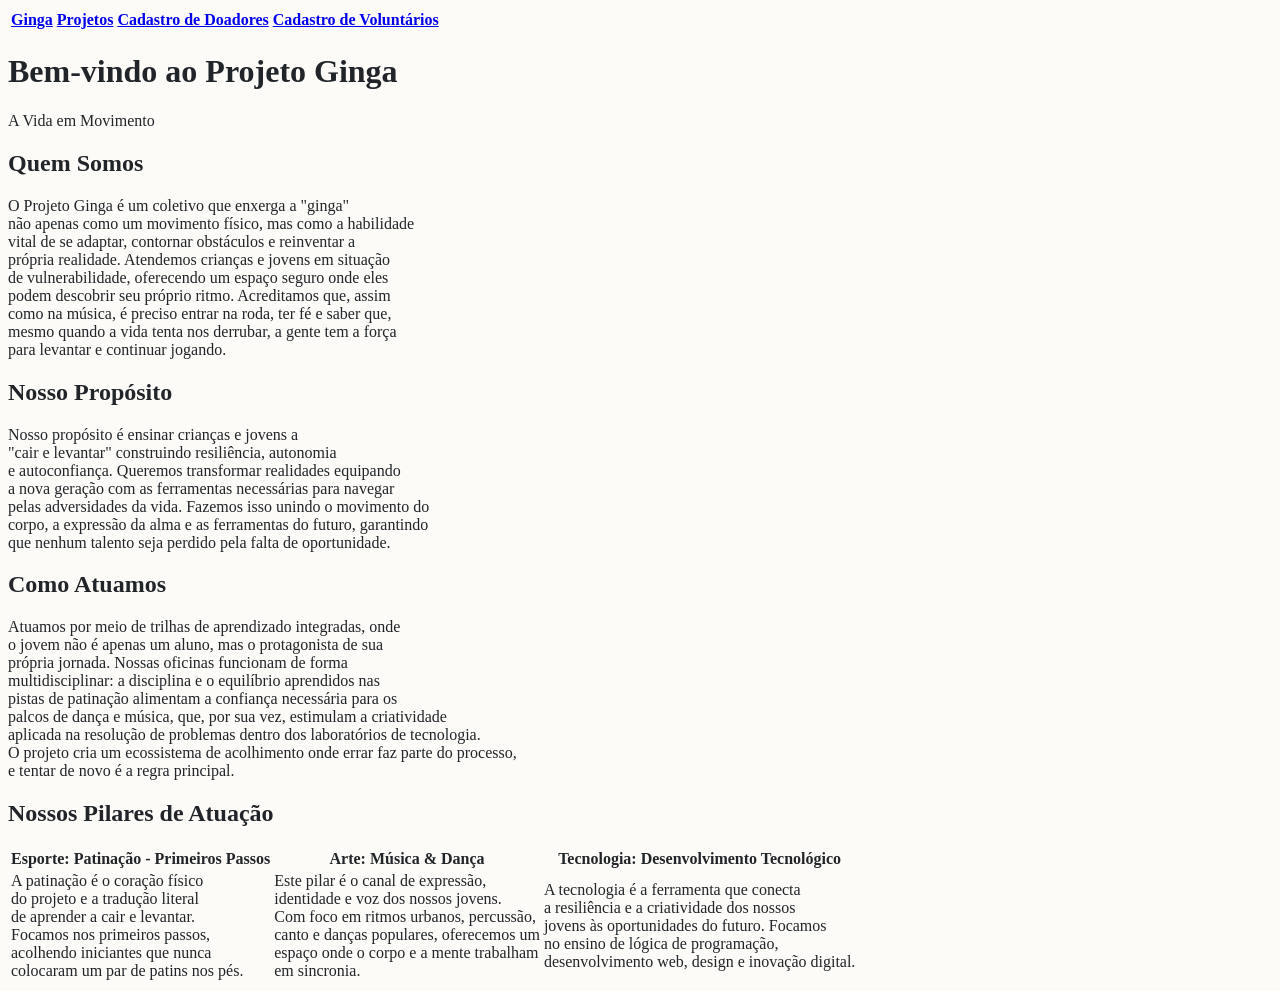
==== index.html @ 8717b5cb "Primeira versão: Site em HTML" ====
<!DOCTYPE html>
<html lang="pt-br">
    <head>
        <meta charset="UTF-8">
        <meta name="viewport" content="width=device-width, initial-scale=1.0">
        <title>Projeto Ginga</title>

        <style>
            body{
                background-color: #FDFBF7;
                color: #212529;
            }
        </style>

    </head>

    <body>
        <table>
            <tr>
                <th><a href="index.html">Ginga</a></th>
                <th><a href="projetos.html">Projetos</a></th>
                <th><a href="cadastroDoador.html">Cadastro de Doadores</a></th>
                <th><a href="cadastroVoluntario.html">Cadastro de Voluntários</a></th>
            </tr>
        </table>

        <h1>Bem-vindo ao Projeto Ginga</h1>
        <p>A Vida em Movimento</p>

        <h2>Quem Somos</h2>
        <p>
            O Projeto Ginga é um coletivo que enxerga a "ginga" <br>
            não apenas como um movimento físico, mas como a habilidade <br>
            vital de se adaptar, contornar obstáculos e reinventar a <br> 
            própria realidade. Atendemos crianças e jovens em situação <br>
            de vulnerabilidade, oferecendo um espaço seguro onde eles <br>
            podem descobrir seu próprio ritmo. Acreditamos que, assim <br>
            como na música, é preciso entrar na roda, ter fé e saber que, <br>
            mesmo quando a vida tenta nos derrubar, a gente tem a força <br>
            para levantar e continuar jogando.
        </p>

        <h2>Nosso Propósito</h2>
        <p>
            Nosso propósito é ensinar crianças e jovens a <br>
            "cair e levantar" construindo resiliência, autonomia <br>
            e autoconfiança. Queremos transformar realidades equipando <br>
            a nova geração com as ferramentas necessárias para navegar <br>
            pelas adversidades da vida. Fazemos isso unindo o movimento do <br>
            corpo, a expressão da alma e as ferramentas do futuro, garantindo <br>
            que nenhum talento seja perdido pela falta de oportunidade.
        </p>

        <h2>Como Atuamos</h2>
        <p>
            Atuamos por meio de trilhas de aprendizado integradas, onde <br>
            o jovem não é apenas um aluno, mas o protagonista de sua <br>
            própria jornada. Nossas oficinas funcionam de forma <br>
            multidisciplinar: a disciplina e o equilíbrio aprendidos nas <br>
            pistas de patinação alimentam a confiança necessária para os <br>
            palcos de dança e música, que, por sua vez, estimulam a criatividade <br>
            aplicada na resolução de problemas dentro dos laboratórios de tecnologia. <br>
            O projeto cria um ecossistema de acolhimento onde errar faz parte do processo, <br>
            e tentar de novo é a regra principal.
        </p>

        <h2>Nossos Pilares de Atuação</h2>
        <div class="">
            <table class="">
                <thead>
                    <tr>
                        <th>Esporte: Patinação - Primeiros Passos</th>
                        <th>Arte: Música & Dança</th>
                        <th>Tecnologia: Desenvolvimento Tecnológico</th>
                    </tr>
                </thead>

                <tbody>
                    <tr>
                        <td>
                            A patinação é o coração físico <br>
                            do projeto e a tradução literal <br>
                            de aprender a cair e levantar. <br>
                            Focamos nos primeiros passos, <br>
                            acolhendo iniciantes que nunca <br>
                            colocaram um par de patins nos pés.
                        </td>
                    
                        <td>
                            Este pilar é o canal de expressão, <br>
                            identidade e voz dos nossos jovens. <br>
                            Com foco em ritmos urbanos, percussão, <br>
                            canto e danças populares, oferecemos um <br>
                            espaço onde o corpo e a mente trabalham <br>
                            em sincronia.
                        </td>
                    
                        <td>
                            A tecnologia é a ferramenta que conecta <br>
                            a resiliência e a criatividade dos nossos <br>
                            jovens às oportunidades do futuro. Focamos <br>
                            no ensino de lógica de programação, <br>
                            desenvolvimento web, design e inovação digital.
                        </td>
                    </tr>
                </tbody>
            </table>
        </div>
    </body>

</html>
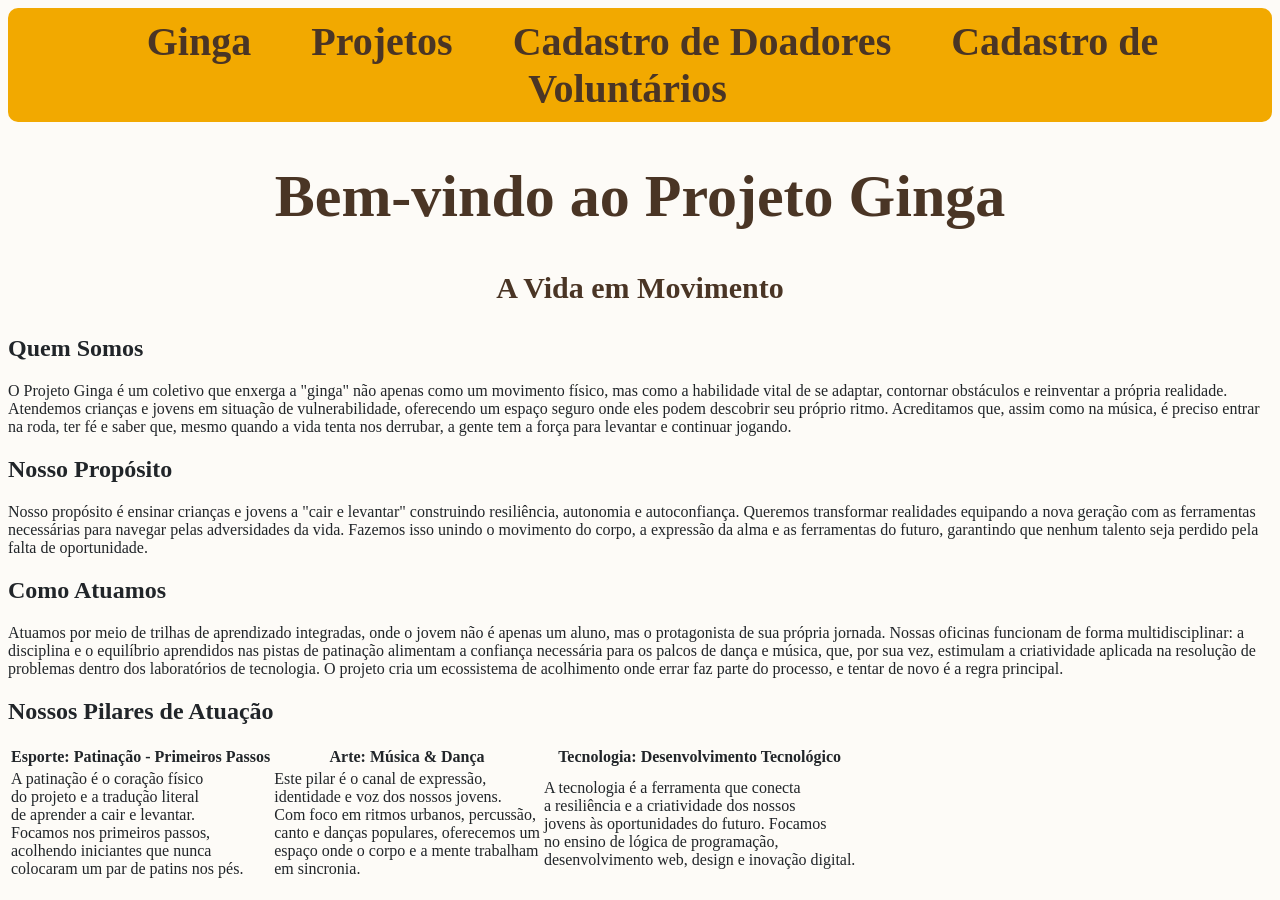
==== commit 1c516bac: "Começando a implantar CSS" ====
--- a/index.html
+++ b/index.html
@@ -5,64 +5,65 @@
         <meta name="viewport" content="width=device-width, initial-scale=1.0">
         <title>Projeto Ginga</title>
 
-        <style>
-            body{
-                background-color: #FDFBF7;
-                color: #212529;
-            }
-        </style>
+        <link rel="stylesheet" href="css/index.css">
 
     </head>
 
     <body>
-        <table>
-            <tr>
-                <th><a href="index.html">Ginga</a></th>
-                <th><a href="projetos.html">Projetos</a></th>
-                <th><a href="cadastroDoador.html">Cadastro de Doadores</a></th>
-                <th><a href="cadastroVoluntario.html">Cadastro de Voluntários</a></th>
-            </tr>
-        </table>
+        <div class="menu">
+            <a class="font-menu" href="index.html">Ginga</a>
+            <a class="font-menu" href="projetos.html">Projetos</a>
+            <a class="font-menu" href="cadastroDoador.html">Cadastro de Doadores</a>
+            <a class="font-menu" href="cadastroVoluntario.html">Cadastro de Voluntários</a>
+        </div>
 
-        <h1>Bem-vindo ao Projeto Ginga</h1>
-        <p>A Vida em Movimento</p>
+        <div class="tiulo">
+            <h1>Bem-vindo ao Projeto Ginga</h1>
+            <p>A Vida em Movimento</p>
+        </div>
 
-        <h2>Quem Somos</h2>
-        <p>
-            O Projeto Ginga é um coletivo que enxerga a "ginga" <br>
-            não apenas como um movimento físico, mas como a habilidade <br>
-            vital de se adaptar, contornar obstáculos e reinventar a <br> 
-            própria realidade. Atendemos crianças e jovens em situação <br>
-            de vulnerabilidade, oferecendo um espaço seguro onde eles <br>
-            podem descobrir seu próprio ritmo. Acreditamos que, assim <br>
-            como na música, é preciso entrar na roda, ter fé e saber que, <br>
-            mesmo quando a vida tenta nos derrubar, a gente tem a força <br>
-            para levantar e continuar jogando.
-        </p>
+        <div>
+            <h2>Quem Somos</h2>
+            <p>
+                O Projeto Ginga é um coletivo que enxerga a "ginga"
+                não apenas como um movimento físico, mas como a habilidade 
+                vital de se adaptar, contornar obstáculos e reinventar a 
+                própria realidade. Atendemos crianças e jovens em situação 
+                de vulnerabilidade, oferecendo um espaço seguro onde eles 
+                podem descobrir seu próprio ritmo. Acreditamos que, assim 
+                como na música, é preciso entrar na roda, ter fé e saber que, 
+                mesmo quando a vida tenta nos derrubar, a gente tem a força 
+                para levantar e continuar jogando.
+            </p>
+        </div>
 
-        <h2>Nosso Propósito</h2>
-        <p>
-            Nosso propósito é ensinar crianças e jovens a <br>
-            "cair e levantar" construindo resiliência, autonomia <br>
-            e autoconfiança. Queremos transformar realidades equipando <br>
-            a nova geração com as ferramentas necessárias para navegar <br>
-            pelas adversidades da vida. Fazemos isso unindo o movimento do <br>
-            corpo, a expressão da alma e as ferramentas do futuro, garantindo <br>
-            que nenhum talento seja perdido pela falta de oportunidade.
-        </p>
+        <div>
+            <h2>Nosso Propósito</h2>
+            <p>
+                Nosso propósito é ensinar crianças e jovens a 
+                "cair e levantar" construindo resiliência, autonomia 
+                e autoconfiança. Queremos transformar realidades equipando 
+                a nova geração com as ferramentas necessárias para navegar 
+                pelas adversidades da vida. Fazemos isso unindo o movimento do 
+                corpo, a expressão da alma e as ferramentas do futuro, garantindo 
+                que nenhum talento seja perdido pela falta de oportunidade.
+            </p>
+        </div>
 
-        <h2>Como Atuamos</h2>
-        <p>
-            Atuamos por meio de trilhas de aprendizado integradas, onde <br>
-            o jovem não é apenas um aluno, mas o protagonista de sua <br>
-            própria jornada. Nossas oficinas funcionam de forma <br>
-            multidisciplinar: a disciplina e o equilíbrio aprendidos nas <br>
-            pistas de patinação alimentam a confiança necessária para os <br>
-            palcos de dança e música, que, por sua vez, estimulam a criatividade <br>
-            aplicada na resolução de problemas dentro dos laboratórios de tecnologia. <br>
-            O projeto cria um ecossistema de acolhimento onde errar faz parte do processo, <br>
-            e tentar de novo é a regra principal.
-        </p>
+        <div>
+            <h2>Como Atuamos</h2>
+            <p>
+                Atuamos por meio de trilhas de aprendizado integradas, onde 
+                o jovem não é apenas um aluno, mas o protagonista de sua 
+                própria jornada. Nossas oficinas funcionam de forma 
+                multidisciplinar: a disciplina e o equilíbrio aprendidos nas 
+                pistas de patinação alimentam a confiança necessária para os 
+                palcos de dança e música, que, por sua vez, estimulam a criatividade 
+                aplicada na resolução de problemas dentro dos laboratórios de tecnologia. 
+                O projeto cria um ecossistema de acolhimento onde errar faz parte do processo, 
+                e tentar de novo é a regra principal.
+            </p>
+        </div>
 
         <h2>Nossos Pilares de Atuação</h2>
         <div class="">
--- a/css/index.css
+++ b/css/index.css
@@ -0,0 +1,33 @@
+body{
+    background-color: #FDFBF7;
+    color: #212529;
+}
+
+.menu{
+    background-color: #F2A900;
+    padding: 10px;
+    text-align: center;
+    font-size: 40px;
+    border-radius: 10px;
+}
+
+.font-menu{
+    color: #4A3525;
+    text-decoration: none;
+    margin: 0 25px;
+    font-weight: bold;
+}
+
+.font-menu:hover {
+    background-color: #9b6d01;
+    padding: 8px 25px;
+    border-radius: 5px;
+}
+
+.tiulo{
+    color: #4A3525 ;
+    text-align: center;
+    font-size: 30px;
+    font-weight: bold;
+    margin-top: 20px;
+}
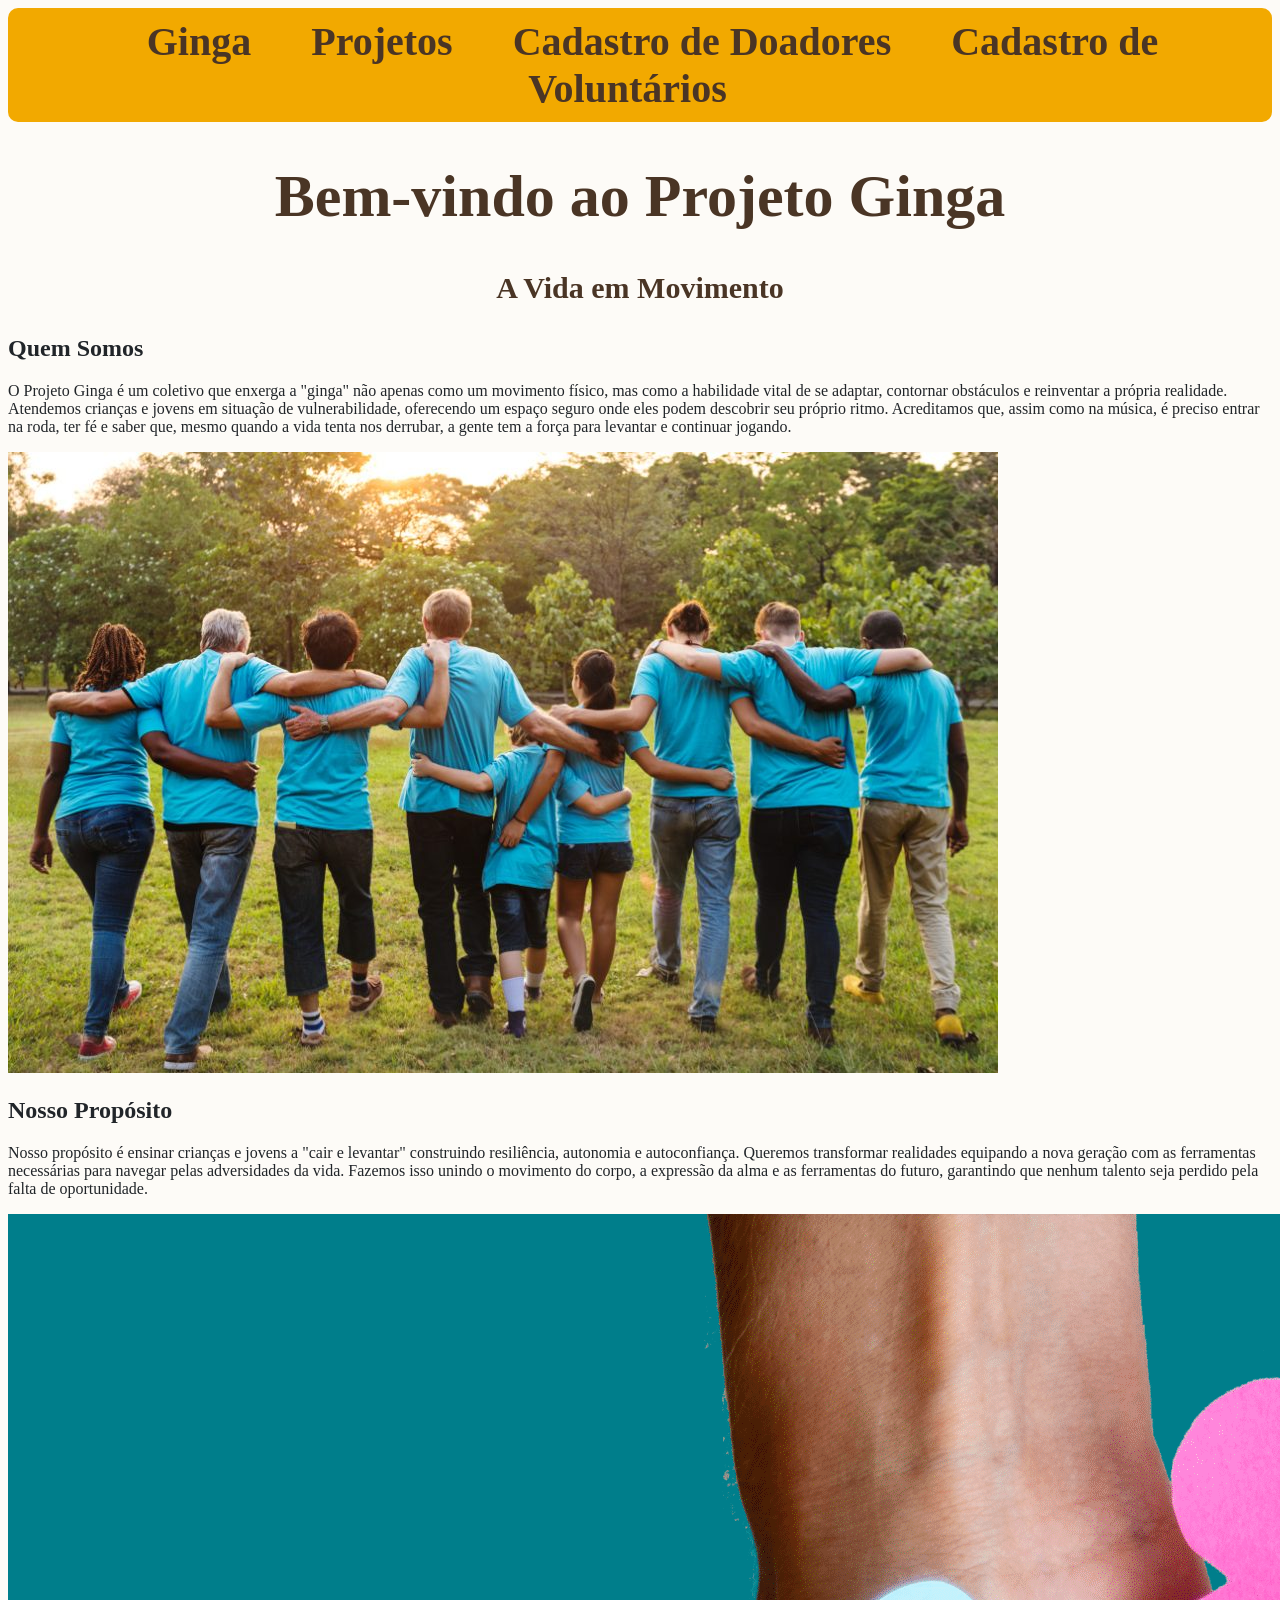
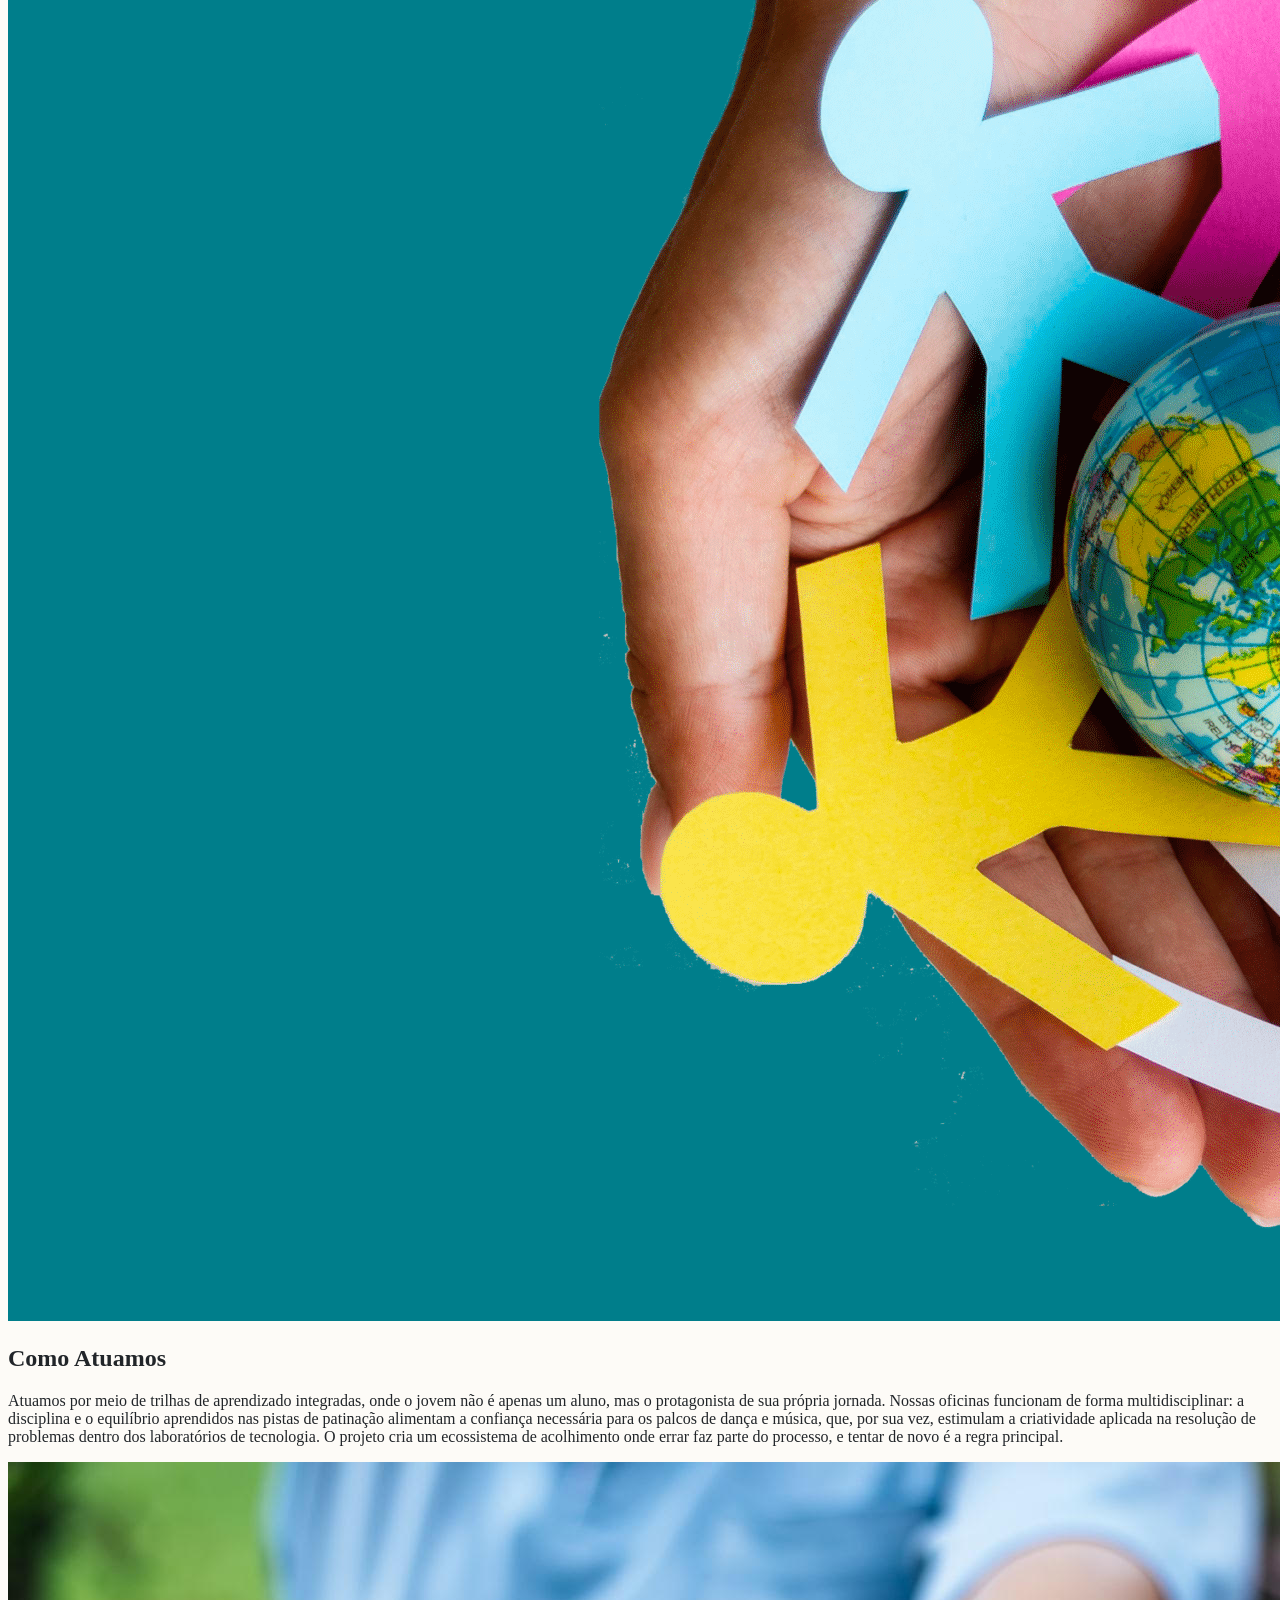
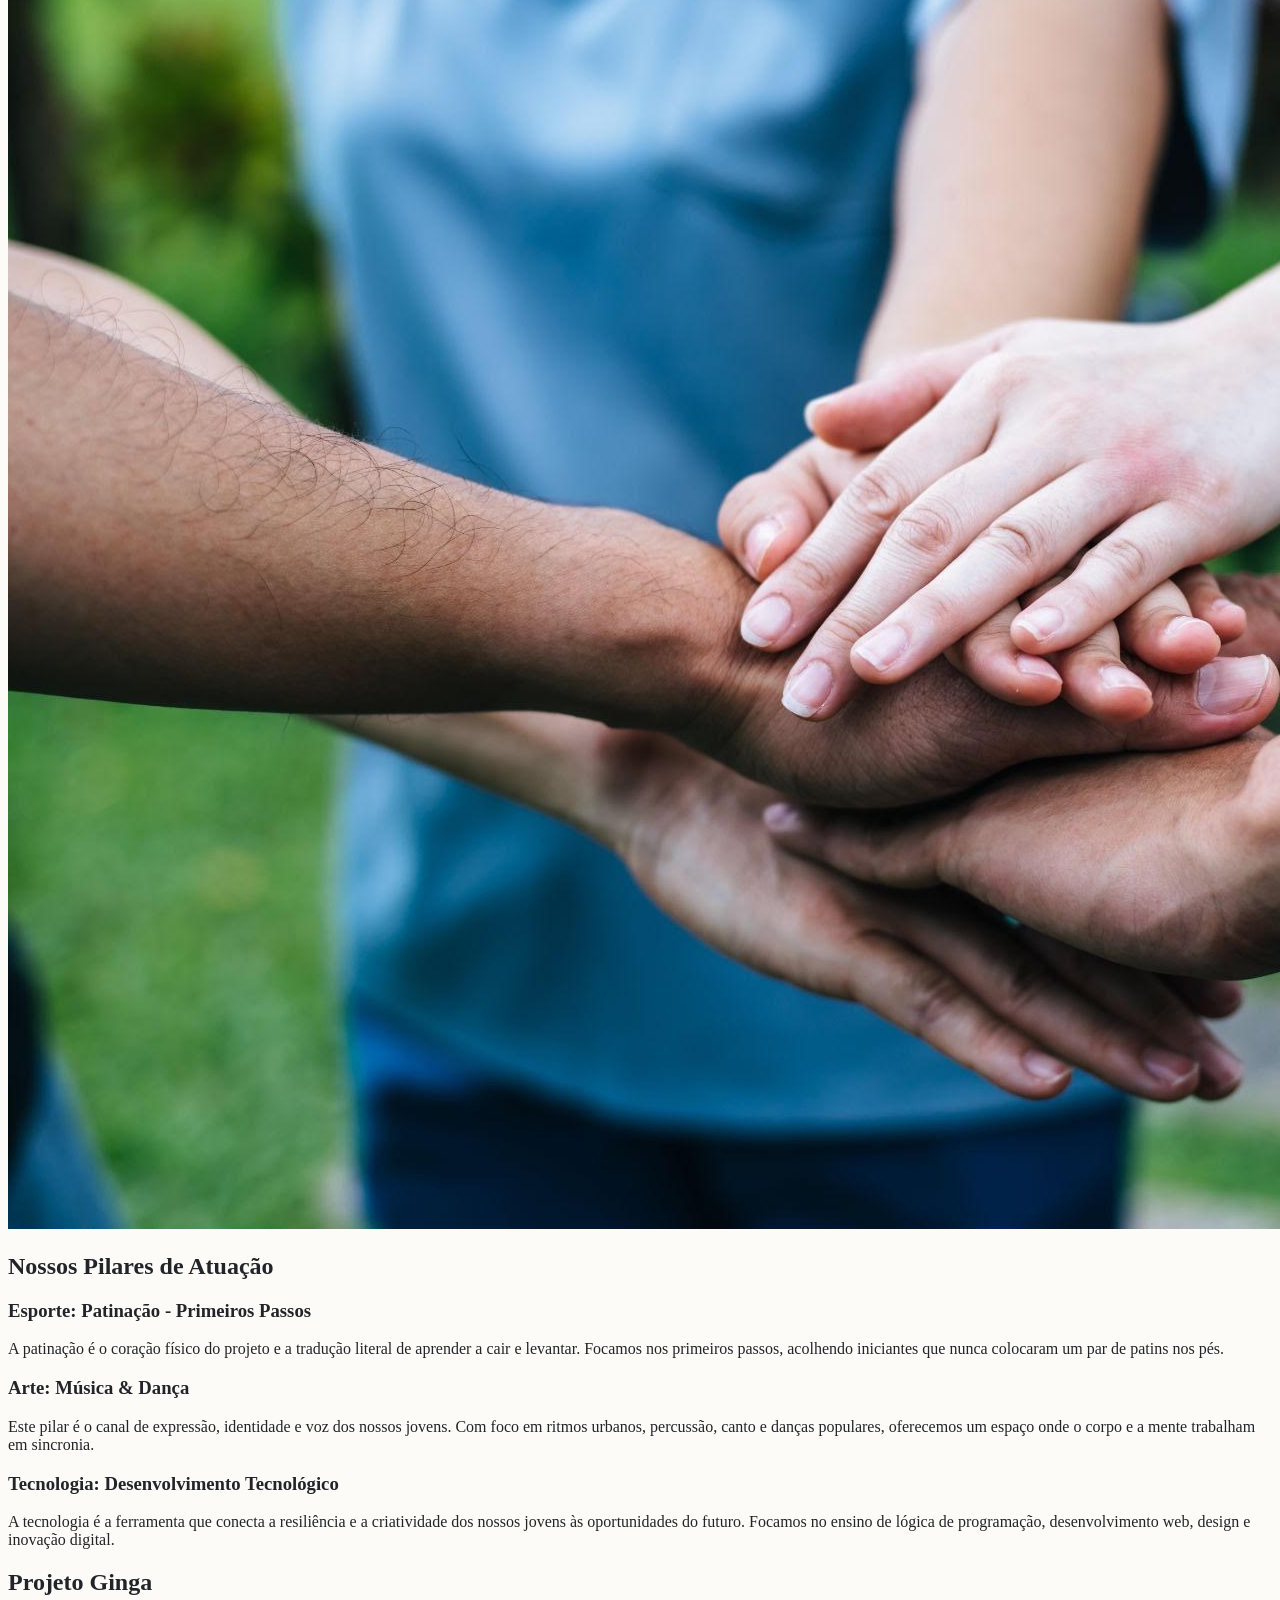
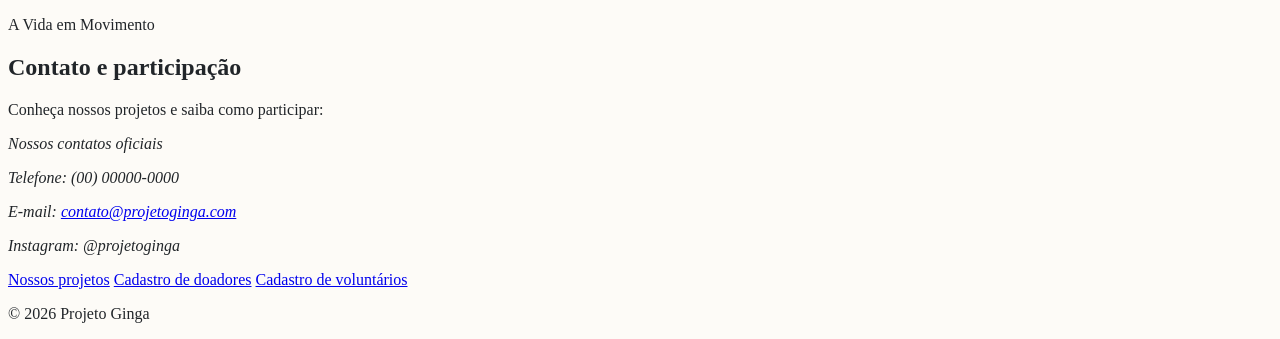
==== commit 4ebaf1f7: "Atulazado do CSS das página e corrigido a disposição de alguns elementos" ====
--- a/index.html
+++ b/index.html
@@ -22,91 +22,108 @@
             <p>A Vida em Movimento</p>
         </div>
 
-        <div>
-            <h2>Quem Somos</h2>
-            <p>
-                O Projeto Ginga é um coletivo que enxerga a "ginga"
-                não apenas como um movimento físico, mas como a habilidade 
-                vital de se adaptar, contornar obstáculos e reinventar a 
-                própria realidade. Atendemos crianças e jovens em situação 
-                de vulnerabilidade, oferecendo um espaço seguro onde eles 
-                podem descobrir seu próprio ritmo. Acreditamos que, assim 
-                como na música, é preciso entrar na roda, ter fé e saber que, 
-                mesmo quando a vida tenta nos derrubar, a gente tem a força 
-                para levantar e continuar jogando.
-            </p>
-        </div>
+        <section class="QuemSomos">
+            <div class="texto-secao">
+                <h2>Quem Somos</h2>
+                <p>
+                    O Projeto Ginga é um coletivo que enxerga a "ginga"
+                    não apenas como um movimento físico, mas como a habilidade
+                    vital de se adaptar, contornar obstáculos e reinventar a
+                    própria realidade. Atendemos crianças e jovens em situação
+                    de vulnerabilidade, oferecendo um espaço seguro onde eles
+                    podem descobrir seu próprio ritmo. Acreditamos que, assim
+                    como na música, é preciso entrar na roda, ter fé e saber que,
+                    mesmo quando a vida tenta nos derrubar, a gente tem a força
+                    para levantar e continuar jogando.
+                </p>
+            </div>
+            <div class="imagem-secao">
+                <img src="img/quemsomos1.jpg" alt="Jovens participando das atividades do Projeto Ginga">
+            </div>
+        </section>
 
-        <div>
-            <h2>Nosso Propósito</h2>
-            <p>
-                Nosso propósito é ensinar crianças e jovens a 
-                "cair e levantar" construindo resiliência, autonomia 
-                e autoconfiança. Queremos transformar realidades equipando 
-                a nova geração com as ferramentas necessárias para navegar 
-                pelas adversidades da vida. Fazemos isso unindo o movimento do 
-                corpo, a expressão da alma e as ferramentas do futuro, garantindo 
-                que nenhum talento seja perdido pela falta de oportunidade.
-            </p>
-        </div>
+        <section class="NossoProposito">
+            <div class="texto-secao">
+                <h2>Nosso Propósito</h2>
+                <p>
+                    Nosso propósito é ensinar crianças e jovens a
+                    "cair e levantar" construindo resiliência, autonomia
+                    e autoconfiança. Queremos transformar realidades equipando
+                    a nova geração com as ferramentas necessárias para navegar
+                    pelas adversidades da vida. Fazemos isso unindo o movimento do
+                    corpo, a expressão da alma e as ferramentas do futuro, garantindo
+                    que nenhum talento seja perdido pela falta de oportunidade.
+                </p>
+            </div>
+            <div class="imagem-secao">
+                <img src="img/nossoproposito1.png" alt="Representação do propósito do Projeto Ginga">
+            </div>
+        </section>
 
-        <div>
-            <h2>Como Atuamos</h2>
-            <p>
-                Atuamos por meio de trilhas de aprendizado integradas, onde 
-                o jovem não é apenas um aluno, mas o protagonista de sua 
-                própria jornada. Nossas oficinas funcionam de forma 
-                multidisciplinar: a disciplina e o equilíbrio aprendidos nas 
-                pistas de patinação alimentam a confiança necessária para os 
-                palcos de dança e música, que, por sua vez, estimulam a criatividade 
-                aplicada na resolução de problemas dentro dos laboratórios de tecnologia. 
-                O projeto cria um ecossistema de acolhimento onde errar faz parte do processo, 
-                e tentar de novo é a regra principal.
-            </p>
-        </div>
+        <section class="ComoAtuamos">
+            <div class="texto-secao">
+                <h2>Como Atuamos</h2>
+                <p>
+                    Atuamos por meio de trilhas de aprendizado integradas, onde
+                    o jovem não é apenas um aluno, mas o protagonista de sua
+                    própria jornada. Nossas oficinas funcionam de forma
+                    multidisciplinar: a disciplina e o equilíbrio aprendidos nas
+                    pistas de patinação alimentam a confiança necessária para os
+                    palcos de dança e música, que, por sua vez, estimulam a criatividade
+                    aplicada na resolução de problemas dentro dos laboratórios de tecnologia.
+                    O projeto cria um ecossistema de acolhimento onde errar faz parte do processo,
+                    e tentar de novo é a regra principal.
+                </p>
+            </div>
+            <div class="imagem-secao">
+                <img src="img/comoatuamos1.jpg" alt="Jovens em uma atividade coletiva do Projeto Ginga">
+            </div>
+        </section>
 
-        <h2>Nossos Pilares de Atuação</h2>
-        <div class="">
-            <table class="">
-                <thead>
-                    <tr>
-                        <th>Esporte: Patinação - Primeiros Passos</th>
-                        <th>Arte: Música & Dança</th>
-                        <th>Tecnologia: Desenvolvimento Tecnológico</th>
-                    </tr>
-                </thead>
+        <section class="pilares">
+            <h2>Nossos Pilares de Atuação</h2>
+            <div class="lista-pilares">
+                <article class="pilar-esporte">
+                    <h3>Esporte: Patinação - Primeiros Passos</h3>
+                    <p>A patinação é o coração físico do projeto e a tradução literal de aprender a cair e levantar. Focamos nos primeiros passos, acolhendo iniciantes que nunca colocaram um par de patins nos pés.</p>
+                </article>
 
-                <tbody>
-                    <tr>
-                        <td>
-                            A patinação é o coração físico <br>
-                            do projeto e a tradução literal <br>
-                            de aprender a cair e levantar. <br>
-                            Focamos nos primeiros passos, <br>
-                            acolhendo iniciantes que nunca <br>
-                            colocaram um par de patins nos pés.
-                        </td>
-                    
-                        <td>
-                            Este pilar é o canal de expressão, <br>
-                            identidade e voz dos nossos jovens. <br>
-                            Com foco em ritmos urbanos, percussão, <br>
-                            canto e danças populares, oferecemos um <br>
-                            espaço onde o corpo e a mente trabalham <br>
-                            em sincronia.
-                        </td>
-                    
-                        <td>
-                            A tecnologia é a ferramenta que conecta <br>
-                            a resiliência e a criatividade dos nossos <br>
-                            jovens às oportunidades do futuro. Focamos <br>
-                            no ensino de lógica de programação, <br>
-                            desenvolvimento web, design e inovação digital.
-                        </td>
-                    </tr>
-                </tbody>
-            </table>
-        </div>
+                <article class="pilar-arte">
+                    <h3>Arte: Música &amp; Dança</h3>
+                    <p>Este pilar é o canal de expressão, identidade e voz dos nossos jovens. Com foco em ritmos urbanos, percussão, canto e danças populares, oferecemos um espaço onde o corpo e a mente trabalham em sincronia.</p>
+                </article>
+
+                <article class="pilar-tecnologia">
+                    <h3>Tecnologia: Desenvolvimento Tecnológico</h3>
+                    <p>A tecnologia é a ferramenta que conecta a resiliência e a criatividade dos nossos jovens às oportunidades do futuro. Focamos no ensino de lógica de programação, desenvolvimento web, design e inovação digital.</p>
+                </article>
+            </div>
+        </section>
+
+        <footer class="rodape">
+            <div class="rodape-conteudo">
+                <div class="rodape-identidade">
+                    <h2>Projeto Ginga</h2>
+                    <p>A Vida em Movimento</p>
+                </div>
+                <div class="rodape-contato">
+                    <h2>Contato e participação</h2>
+                    <p>Conheça nossos projetos e saiba como participar:</p>
+                    <address class="rodape-dados">
+                        <p>Nossos contatos oficiais</p>
+                        <p>Telefone: (00) 00000-0000</p>
+                        <p>E-mail: <a href="mailto:contato@projetoginga.com">contato@projetoginga.com</a></p>
+                        <p>Instagram: @projetoginga</p>
+                    </address>
+                    <nav class="rodape-links" aria-label="Links de contato e participação">
+                        <a href="projetos.html">Nossos projetos</a>
+                        <a href="cadastroDoador.html">Cadastro de doadores</a>
+                        <a href="cadastroVoluntario.html">Cadastro de voluntários</a>
+                    </nav>
+                </div>
+                <p class="rodape-creditos">&copy; 2026 Projeto Ginga</p>
+            </div>
+        </footer>
     </body>
 
 </html>
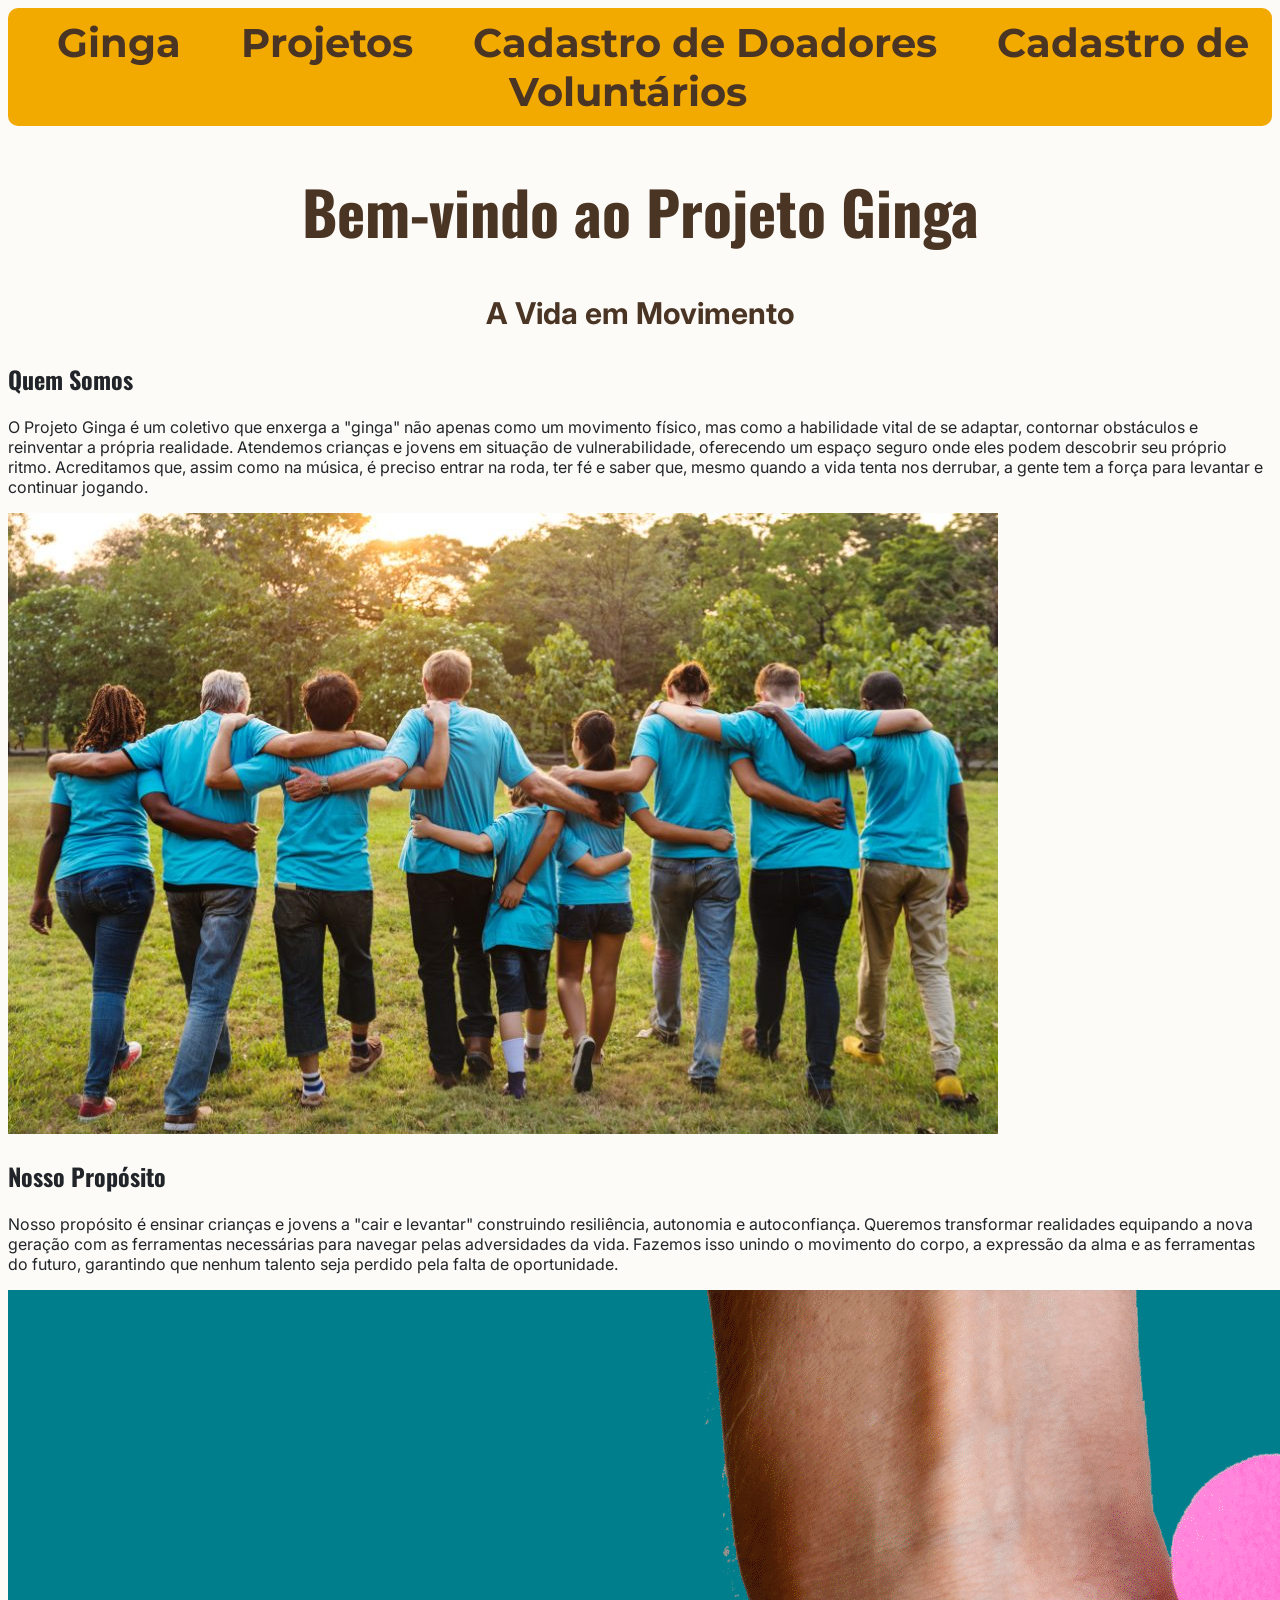
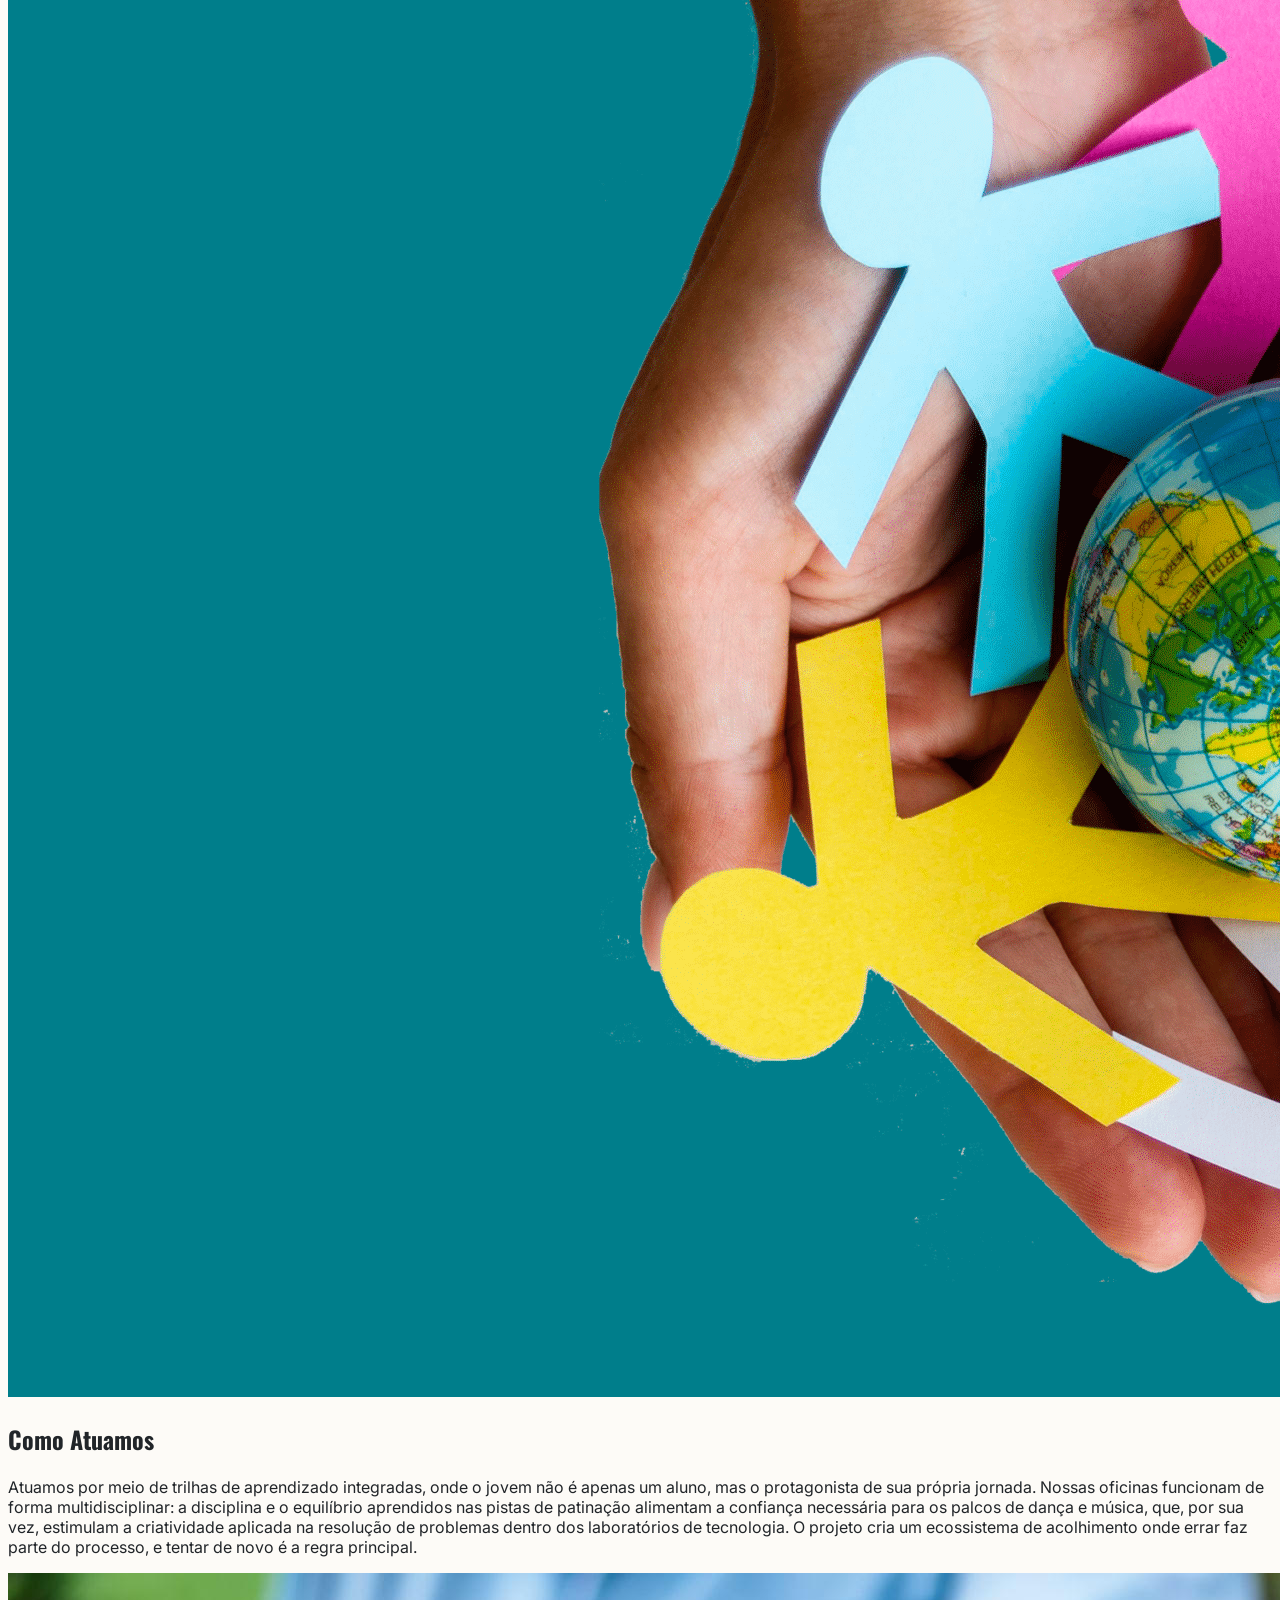
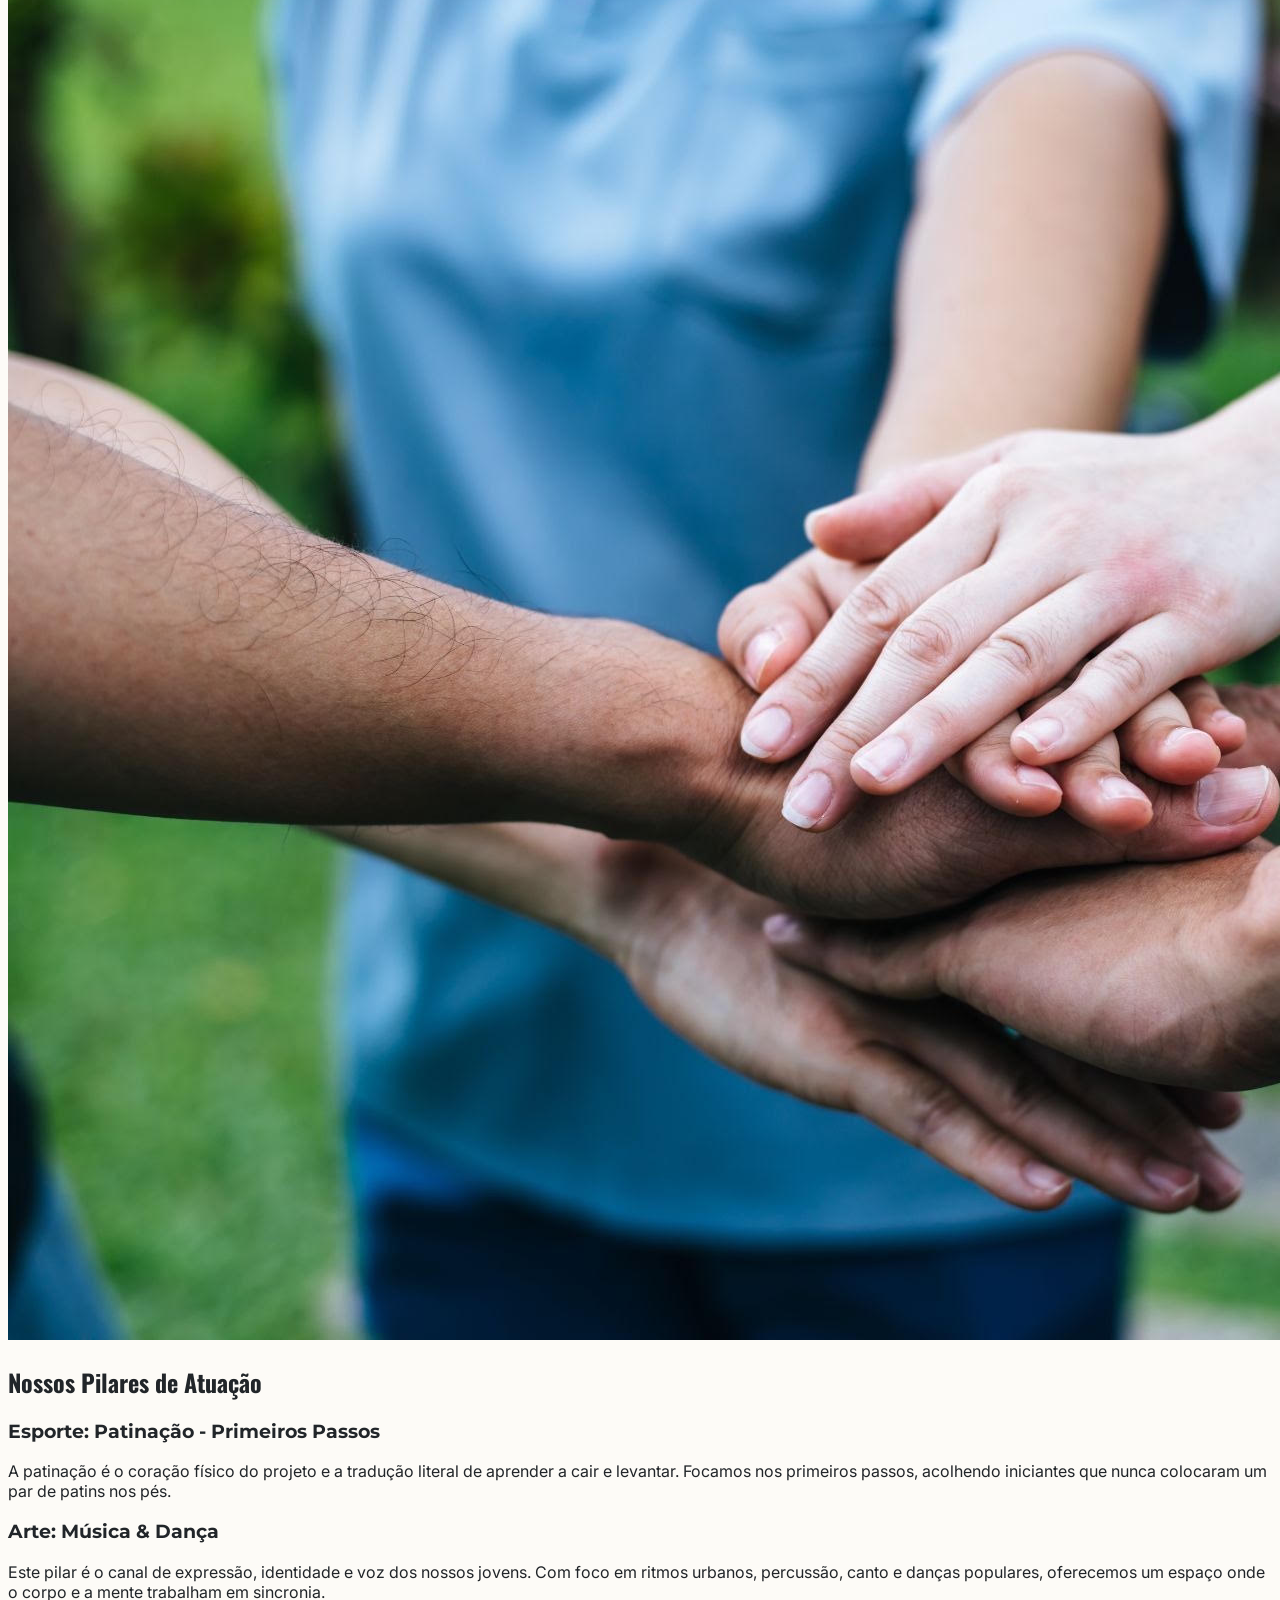
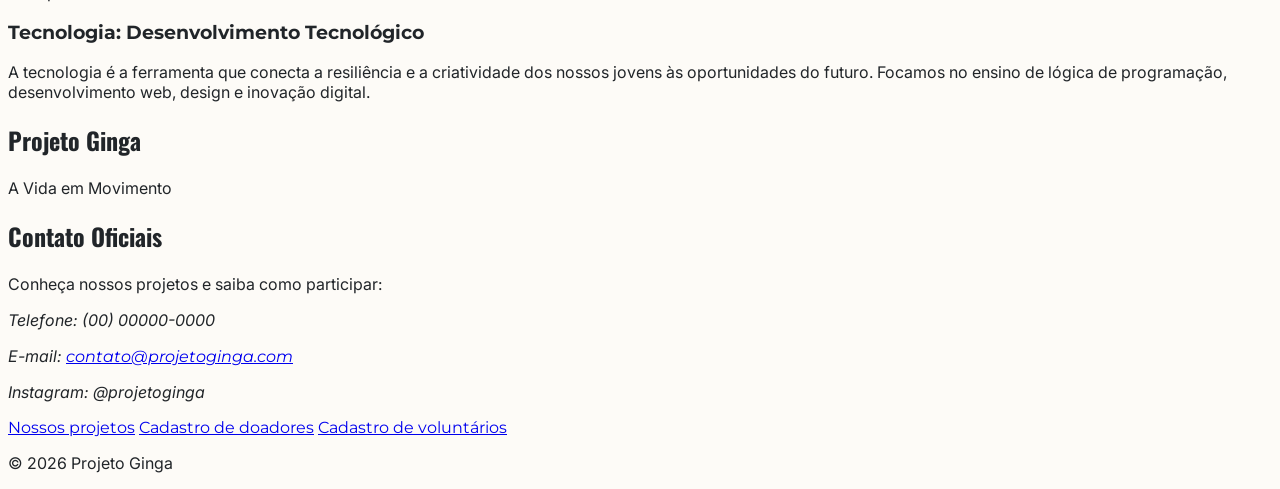
==== commit cbaa0ae4: "Atualização de Fontes de texto e CSS" ====
--- a/index.html
+++ b/index.html
@@ -5,6 +5,10 @@
         <meta name="viewport" content="width=device-width, initial-scale=1.0">
         <title>Projeto Ginga</title>
 
+        <link rel="preconnect" href="https://fonts.googleapis.com">
+        <link rel="preconnect" href="https://fonts.gstatic.com" crossorigin>
+        <link href="https://fonts.googleapis.com/css2?family=Inter:wght@400;500;600;700&amp;family=Montserrat:wght@400;500;600;700&amp;family=Oswald:wght@400;500;600;700&amp;display=swap" rel="stylesheet">
+        <link rel="stylesheet" href="css/tipografia.css">
         <link rel="stylesheet" href="css/index.css">
 
     </head>
@@ -107,10 +111,9 @@
                     <p>A Vida em Movimento</p>
                 </div>
                 <div class="rodape-contato">
-                    <h2>Contato e participação</h2>
+                    <h2>Contato Oficiais</h2>
                     <p>Conheça nossos projetos e saiba como participar:</p>
                     <address class="rodape-dados">
-                        <p>Nossos contatos oficiais</p>
                         <p>Telefone: (00) 00000-0000</p>
                         <p>E-mail: <a href="mailto:contato@projetoginga.com">contato@projetoginga.com</a></p>
                         <p>Instagram: @projetoginga</p>
--- a/css/tipografia.css
+++ b/css/tipografia.css
@@ -0,0 +1,14 @@
+h1,
+h2 {
+    font-family: 'Oswald', sans-serif;
+}
+
+h3,
+a,
+label {
+    font-family: 'Montserrat', sans-serif;
+}
+
+p {
+    font-family: 'Inter', sans-serif;
+}
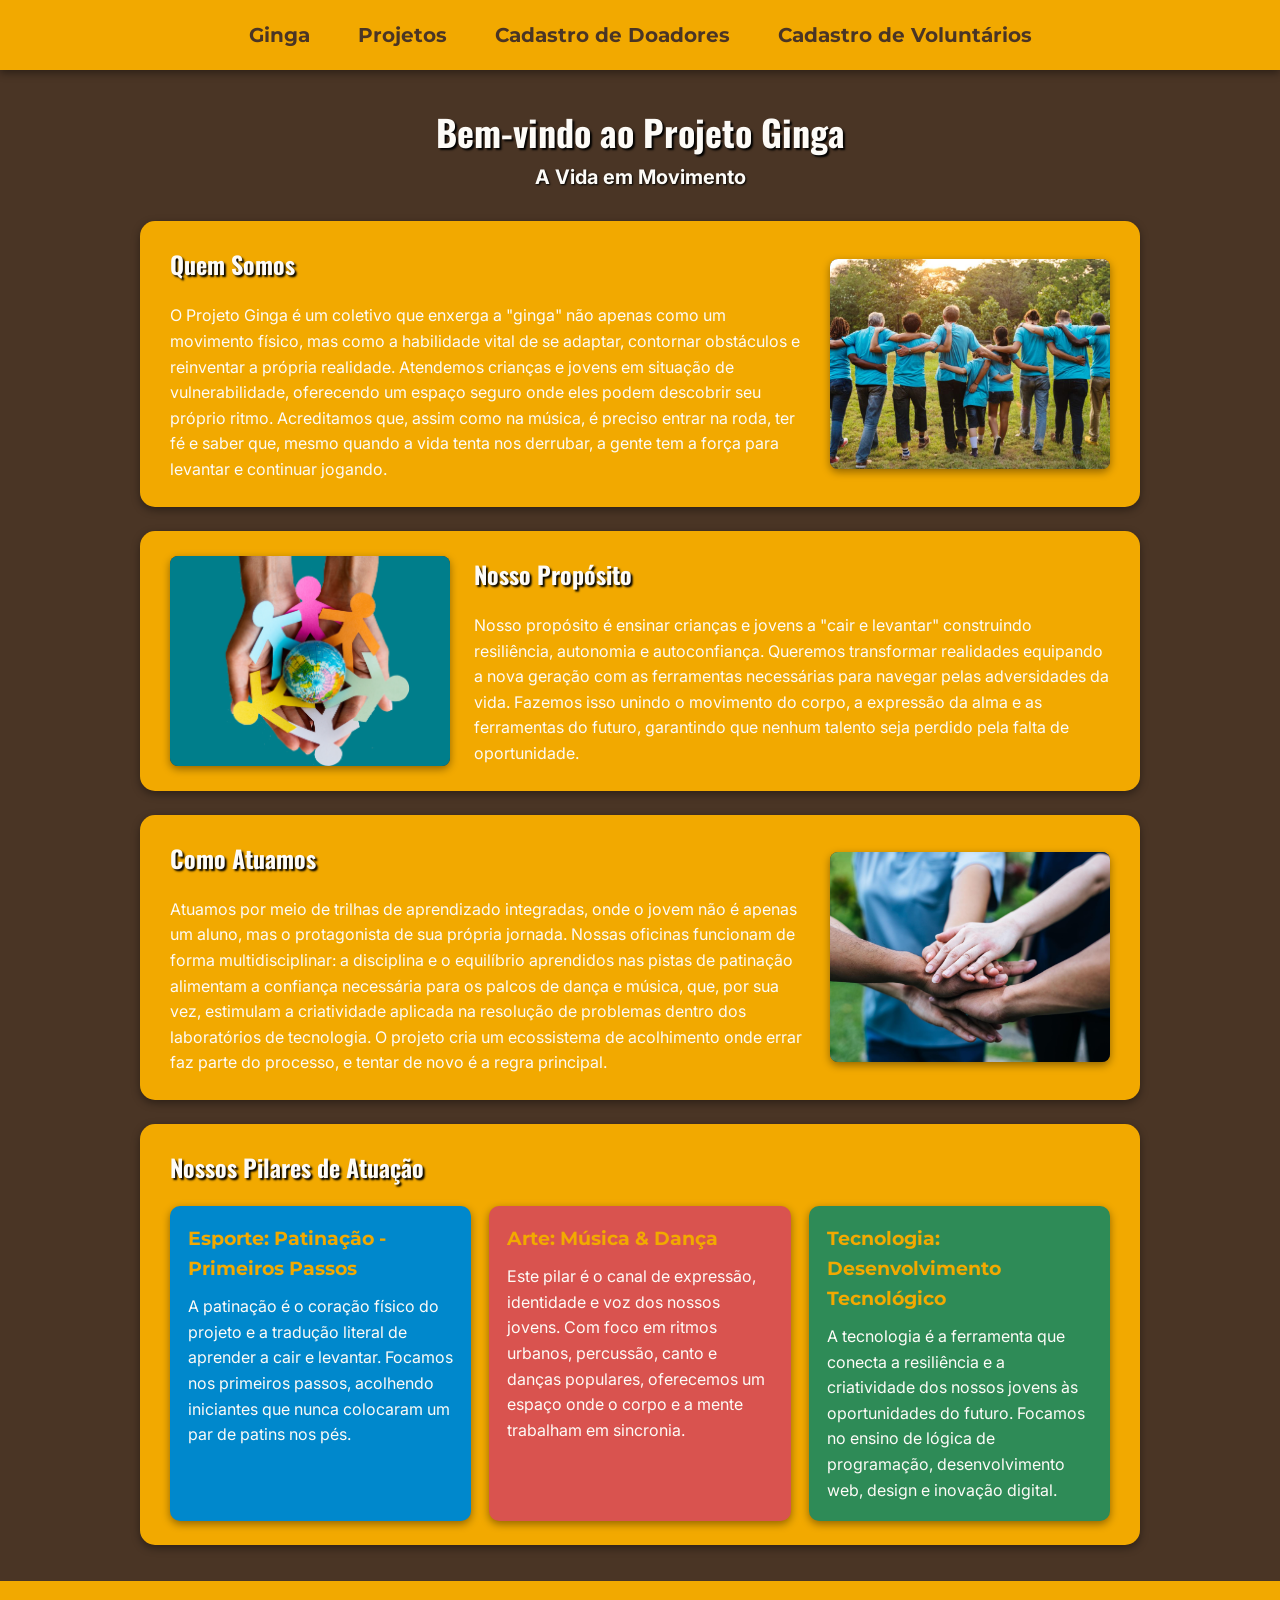
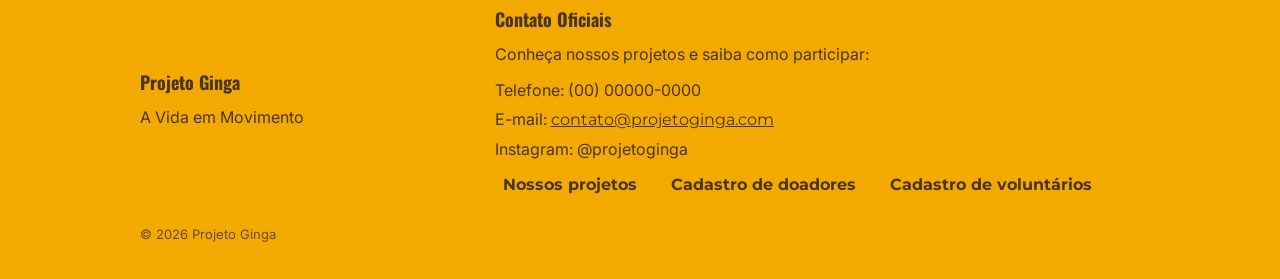
==== commit 13f00b04: "Versão com HTML e CSS completa" ====
--- a/index.html
+++ b/index.html
@@ -3,7 +3,7 @@
     <head>
         <meta charset="UTF-8">
         <meta name="viewport" content="width=device-width, initial-scale=1.0">
-        <title>Projeto Ginga</title>
+        <title>Projeto Ginga | Início</title>
 
         <link rel="preconnect" href="https://fonts.googleapis.com">
         <link rel="preconnect" href="https://fonts.gstatic.com" crossorigin>
@@ -21,10 +21,10 @@
             <a class="font-menu" href="cadastroVoluntario.html">Cadastro de Voluntários</a>
         </div>
 
-        <div class="tiulo">
+        <header class="titulo">
             <h1>Bem-vindo ao Projeto Ginga</h1>
             <p>A Vida em Movimento</p>
-        </div>
+        </header>
 
         <section class="QuemSomos">
             <div class="texto-secao">
--- a/css/index.css
+++ b/css/index.css
@@ -1,33 +1,298 @@
-body{
-    background-color: #FDFBF7;
-    color: #212529;
-}
-
-.menu{
+* {
+    box-sizing: border-box;
+}
+
+body {
+    background-color: #4A3525;
+    color: #FDFBF7;
+    font-family: Arial, sans-serif;
+    line-height: 1.6;
+    margin: 0;
+    min-height: 100vh;
+    padding: 100px 24px 40px;
+}
+
+.menu {
+    align-items: center;
     background-color: #F2A900;
-    padding: 10px;
+    display: flex;
+    justify-content: center;
+    left: 0;
+    min-height: 70px;
+    padding: 10px 16px;
+    position: fixed;
     text-align: center;
-    font-size: 40px;
+    top: 0;
+    width: 100%;
+    z-index: 1000;
+    box-shadow: 0 3px 8px rgba(0, 0, 0, 0.4);
+}
+
+.font-menu {
+    border-radius: 5px;
+    color: #4A3525;
+    font-size: 20px;
+    font-weight: bold;
+    margin: 0 12px;
+    padding: 8px 12px;
+    text-decoration: none;
+}
+
+.font-menu:hover,
+.font-menu:focus-visible {
+    background-color: #9b6d01;
+}
+
+.titulo {
+    color: #FDFBF7;
+    margin: 10px auto 28px;
+    max-width: 1000px;
+    text-align: center;
+}
+
+.titulo h1 {
+    font-size: 36px;
+    line-height: 1.2;
+    margin: 0 0 8px;
+    text-shadow: 2px 2px 2px black;
+}
+
+.titulo p {
+    font-size: 20px;
+    font-weight: bold;
+    margin: 0;
+    text-shadow: 1px 1px 2px black;
+}
+
+.QuemSomos,
+.NossoProposito,
+.ComoAtuamos,
+.pilares {
+    background-color: #F2A900;
+    border-radius: 15px;
+    color: #FDFBF7;
+    margin: 0 auto 24px;
+    max-width: 1000px;
+    padding: 24px 30px;
+    box-shadow: 0 3px 8px rgba(0, 0, 0, 0.4);
+}
+
+.QuemSomos,
+.NossoProposito,
+.ComoAtuamos {
+    align-items: center;
+    display: grid;
+    gap: 24px;
+    grid-template-columns: minmax(0, 1fr) minmax(180px, 280px);
+}
+
+.NossoProposito {
+    grid-template-columns: minmax(180px, 280px) minmax(0, 1fr);
+}
+
+.NossoProposito .imagem-secao {
+    grid-column: 1;
+    grid-row: 1;
+}
+
+.NossoProposito .texto-secao {
+    grid-column: 2;
+    grid-row: 1;
+}
+
+.QuemSomos h2,
+.NossoProposito h2,
+.ComoAtuamos h2,
+.pilares h2 {
+    color: #FDFBF7;
+    margin-top: 0;
+    text-shadow: 2px 2px 2px black;
+}
+
+.QuemSomos p,
+.NossoProposito p,
+.ComoAtuamos p {
+    margin: 0;
+}
+
+.imagem-secao {
+    aspect-ratio: 4 / 3;
+    background-color: #4A3525;
+    border-radius: 8px;
+    box-shadow: 0 3px 8px rgba(0, 0, 0, 0.4);
+    overflow: hidden;
+    width: 100%;
+}
+
+.imagem-secao img {
+    display: block;
+    height: 100%;
+    object-fit: cover;
+    width: 100%;
+}
+
+.pilares {
+    overflow-x: auto;
+}
+
+.lista-pilares {
+    display: grid;
+    gap: 18px;
+    grid-template-columns: repeat(3, minmax(0, 1fr));
+}
+
+.pilar-esporte,
+.pilar-arte,
+.pilar-tecnologia {
     border-radius: 10px;
-}
-
-.font-menu{
-    color: #4A3525;
+    padding: 18px;
+    box-shadow: 0 3px 8px rgba(0, 0, 0, 0.4);
+}
+
+.pilar-esporte {
+    background-color: #0088CC;
+}
+
+.pilar-arte {
+    background-color: #D9534F;
+}
+
+.pilar-tecnologia {
+    background-color: #2E8B57;
+}
+
+.pilar-esporte h3,
+.pilar-arte h3,
+.pilar-tecnologia h3 {
+    color: #F2A900;
+    margin: 0 0 10px;
+}
+
+.pilar-esporte p,
+.pilar-arte p,
+.pilar-tecnologia p {
+    color: #FDFBF7;
+    margin: 0;
+}
+
+.rodape {
+    background-color: #F2A900;
+    color: #4A3525;
+    margin: 36px -24px -40px;
+    padding: 24px;
+}
+
+.rodape-conteudo {
+    align-items: center;
+    display: grid;
+    gap: 20px 32px;
+    grid-template-columns: 1fr 2fr;
+    margin: 0 auto;
+    max-width: 1000px;
+}
+
+.rodape h2 {
+    color: #4A3525;
+    font-size: 18px;
+    margin: 0 0 8px;
+}
+
+.rodape p {
+    margin: 0 0 10px;
+}
+
+.rodape-dados {
+    font-style: normal;
+}
+
+.rodape-dados p {
+    margin: 0 0 4px;
+}
+
+.rodape-dados a {
+    color: inherit;
+}
+
+.rodape-links {
+    display: flex;
+    flex-wrap: wrap;
+    gap: 8px 18px;
+}
+
+.rodape-links a {
+    border-radius: 5px;
+    color: #4A3525;
+    font-weight: bold;
+    padding: 6px 8px;
     text-decoration: none;
-    margin: 0 25px;
-    font-weight: bold;
-}
-
-.font-menu:hover {
+}
+
+.rodape-links a:hover,
+.rodape-links a:focus-visible {
     background-color: #9b6d01;
-    padding: 8px 25px;
-    border-radius: 5px;
-}
-
-.tiulo{
-    color: #4A3525 ;
-    text-align: center;
-    font-size: 30px;
-    font-weight: bold;
-    margin-top: 20px;
+}
+
+.rodape-creditos {
+    font-size: 13px;
+    grid-column: 1 / -1;
+    opacity: 0.8;
+}
+
+@media (max-width: 760px) {
+    body {
+        padding: 120px 16px 28px;
+    }
+
+    .menu {
+        flex-wrap: wrap;
+        min-height: 100px;
+        padding: 8px;
+    }
+
+    .font-menu {
+        font-size: 15px;
+        margin: 2px 4px;
+        padding: 6px 8px;
+    }
+
+    .titulo h1 {
+        font-size: 28px;
+    }
+
+    .QuemSomos,
+    .NossoProposito,
+    .ComoAtuamos {
+        grid-template-columns: 1fr;
+        padding: 20px;
+    }
+
+    .NossoProposito .imagem-secao,
+    .NossoProposito .texto-secao {
+        grid-column: auto;
+        grid-row: auto;
+    }
+
+    .pilares {
+        padding: 20px;
+    }
+
+    .lista-pilares {
+        grid-template-columns: 1fr;
+    }
+
+    .rodape-conteudo {
+        grid-template-columns: 1fr;
+    }
+
+    .rodape {
+        margin: 36px -16px -28px;
+    }
+
+    .rodape-creditos {
+        grid-column: auto;
+    }
+
+    .imagem-secao {
+        max-width: 360px;
+    }
 }
